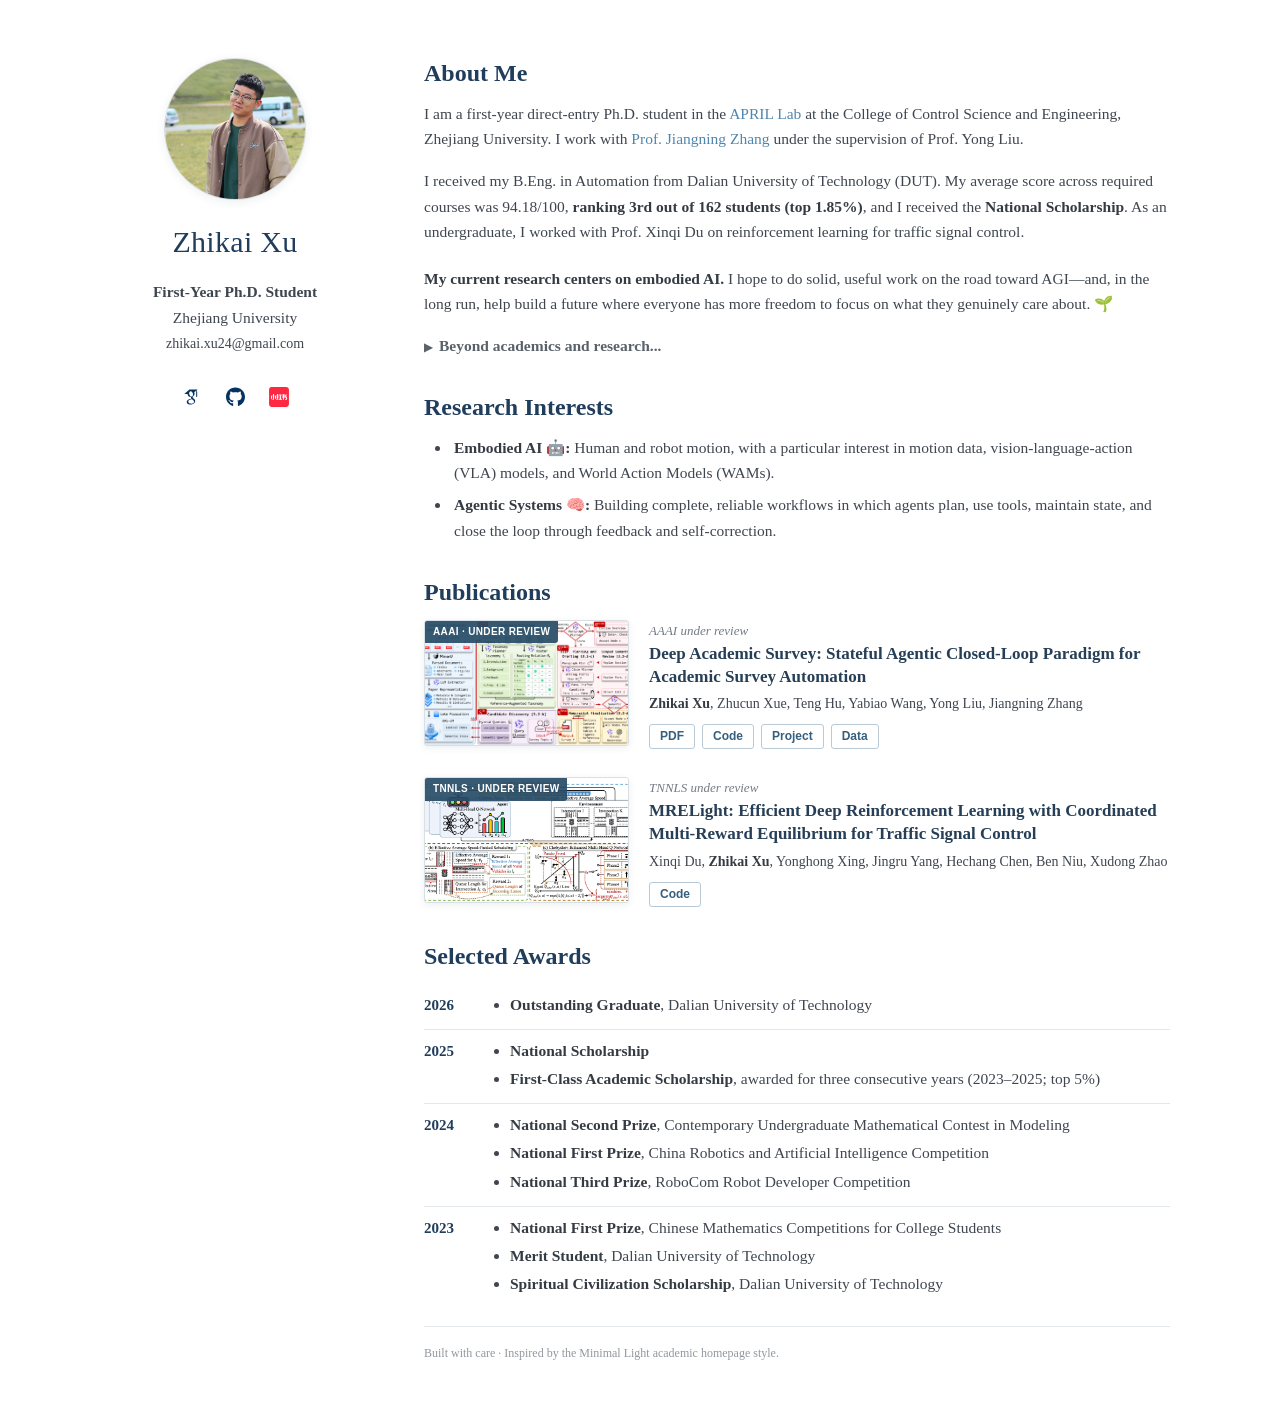
==== index.html @ c8c52417 "Move google-site-verification meta tag in index.html" ====
<!doctype html>
<html lang="en">
  <head>
    <meta charset="utf-8" />
    <meta name="google-site-verification" content="ff-lMdnr1boXoENZf6rJ6O1V5q2bJymgZOdeZO4aA9Y" />
    <meta name="viewport" content="width=device-width, initial-scale=1" />
    <meta name="description" content="Zhikai Xu is a Ph.D. student at Zhejiang University working on embodied AI and agentic systems." />
    <meta name="author" content="Zhikai Xu" />
    <meta name="theme-color" content="#ffffff" />
    <link rel="canonical" href="https://zhikaixu24.github.io/" />
    <link rel="icon" href="assets/images/favicon.jpg" type="image/jpeg" />
    <link rel="stylesheet" href="assets/home.css?v=20260903" />
    <title>Zhikai Xu | Zhejiang University</title>
  </head>
  <body>
    <div class="page-shell">
      <aside class="profile" aria-label="Profile">
        <img class="avatar" src="assets/images/zhikai-xu.jpg" alt="Portrait of Zhikai Xu" />

        <h1 class="name-switcher" aria-label="Zhikai Xu, 徐志凯">
          <span class="name name-en is-visible" lang="en">Zhikai Xu</span>
          <span class="name name-zh" lang="zh-CN">徐志凯</span>
        </h1>

        <p class="role">First-Year Ph.D. Student</p>
        <p class="affiliation">Zhejiang University</p>
        <a class="email" href="mailto:zhikai.xu24@gmail.com">zhikai.xu24@gmail.com</a>

        <nav class="social-links" aria-label="Profile links">
          <a href="https://scholar.google.com/citations?hl=zh-CN&amp;user=pOM4Xt8AAAAJ" target="_blank" rel="noopener noreferrer" aria-label="Google Scholar" title="Google Scholar">
            <img class="social-icon" src="assets/images/google-scholar.svg" alt="" aria-hidden="true" />
          </a>
          <a href="https://github.com/ZhikaiXu24" target="_blank" rel="noopener noreferrer" aria-label="GitHub" title="GitHub">
            <span class="social-icon github-icon" aria-hidden="true"></span>
          </a>
          <a href="https://www.xiaohongshu.com/user/profile/6311db1d0000000012000500" target="_blank" rel="noopener noreferrer" aria-label="Xiaohongshu" title="Xiaohongshu">
            <img class="rednote-icon" src="assets/images/rednote-xiaohongshu.svg" alt="" aria-hidden="true" />
          </a>
        </nav>
      </aside>

      <main>
        <section aria-labelledby="about-heading">
          <h2 id="about-heading">About Me</h2>
          <p>
            I am a first-year direct-entry Ph.D. student in the
            <a href="https://april.zju.edu.cn/our-team/" target="_blank" rel="noopener noreferrer">APRIL Lab</a>
            at the College of Control Science and Engineering, Zhejiang University. I work with
            <a href="https://zhangzjn.github.io/" target="_blank" rel="noopener noreferrer">Prof. Jiangning Zhang</a>
            under the supervision of Prof. Yong Liu.
          </p>
          <p>
            I received my B.Eng. in Automation from Dalian University of Technology (DUT). My average score across required courses was 94.18/100,
            <strong>ranking 3rd out of 162 students (top 1.85%)</strong>, and I received the
            <strong>National Scholarship</strong>. As an undergraduate, I worked with Prof. Xinqi Du on reinforcement learning for traffic signal control.
          </p>
          <p class="research-statement">
            <strong>My current research centers on embodied AI.</strong> I hope to do solid, useful work on the road toward AGI—and, in the long run, help build a future where everyone has more freedom to focus on what they genuinely care about. 🌱
          </p>

          <details class="beyond">
            <summary>Beyond academics and research...</summary>
            <div class="beyond-content">
              <p>
                My MBTI is ENTJ-A. I am outgoing, always happy to meet new people, and fond of following the occasional wildly imaginative idea just to see where it leads. Outside the lab, I enjoy working out, running, and playing table tennis and badminton. I have also just started learning tennis—complete beginner here, so I am always up for a game!
              </p>
              <p>
                I love traveling, especially when the destination involves mountains, lakes, or open landscapes rather than another busy city. I also spend a perhaps unreasonable amount of time exploring and tinkering with good food. 🏃‍♂️🎾🏔️🍜
              </p>
            </div>
          </details>
        </section>

        <section aria-labelledby="interests-heading">
          <h2 id="interests-heading">Research Interests</h2>
          <ul class="interest-list">
            <li>
              <strong><a href="https://github.com/derikon/awesome-human-motion" target="_blank" rel="noopener noreferrer">Embodied AI</a> 🤖:</strong>
              Human and robot motion, with a particular interest in motion data, vision-language-action (VLA) models, and World Action Models (WAMs).
            </li>
            <li>
              <strong>Agentic Systems 🧠:</strong>
              Building complete, reliable workflows in which agents plan, use tools, maintain state, and close the loop through feedback and self-correction.
            </li>
          </ul>
        </section>

        <section aria-labelledby="publications-heading">
          <h2 id="publications-heading">Publications</h2>

          <article class="publication">
            <a class="paper-preview" href="https://zhikaixu24.github.io/projects/DAS/" target="_blank" rel="noopener noreferrer" aria-label="Open the DAS project page">
              <span class="venue-badge">AAAI · Under Review</span>
              <img src="assets/images/das.png" alt="Overview of the Deep Academic Survey framework" loading="lazy" />
            </a>
            <div class="paper-content">
              <p class="paper-status">AAAI under review</p>
              <h3><a href="https://arxiv.org/abs/2608.18034" target="_blank" rel="noopener noreferrer">Deep Academic Survey: Stateful Agentic Closed-Loop Paradigm for Academic Survey Automation</a></h3>
              <p class="authors">
                <strong>Zhikai Xu</strong>, Zhucun Xue, Teng Hu, Yabiao Wang, Yong Liu, Jiangning Zhang
              </p>
              <div class="paper-links" aria-label="Deep Academic Survey resources">
                <a href="https://arxiv.org/abs/2608.18034" target="_blank" rel="noopener noreferrer">PDF</a>
                <a href="https://github.com/ZhikaiXu24/DAS" target="_blank" rel="noopener noreferrer">Code</a>
                <a href="https://zhikaixu24.github.io/projects/DAS/" target="_blank" rel="noopener noreferrer">Project</a>
                <a href="https://huggingface.co/datasets/ZhikaiXu24/DAS-2M" target="_blank" rel="noopener noreferrer">Data</a>
              </div>
            </div>
          </article>

          <article class="publication">
            <a class="paper-preview" href="https://github.com/ZhikaiXu24/MRELight" target="_blank" rel="noopener noreferrer" aria-label="Open the MRELight code repository">
              <span class="venue-badge">TNNLS · Under Review</span>
              <img src="assets/images/tnnls.png" alt="Overview of the MRELight framework" loading="lazy" />
            </a>
            <div class="paper-content">
              <p class="paper-status">TNNLS under review</p>
              <h3>MRELight: Efficient Deep Reinforcement Learning with Coordinated Multi-Reward Equilibrium for Traffic Signal Control</h3>
              <p class="authors">
                Xinqi Du, <strong>Zhikai Xu</strong>, Yonghong Xing, Jingru Yang, Hechang Chen, Ben Niu, Xudong Zhao
              </p>
              <div class="paper-links" aria-label="MRELight resources">
                <a href="https://github.com/ZhikaiXu24/MRELight" target="_blank" rel="noopener noreferrer">Code</a>
              </div>
            </div>
          </article>
        </section>

        <section aria-labelledby="awards-heading">
          <h2 id="awards-heading">Selected Awards</h2>

          <div class="award-year">
            <h3>2026</h3>
            <ul>
              <li><strong>Outstanding Graduate</strong>, Dalian University of Technology</li>
            </ul>
          </div>

          <div class="award-year">
            <h3>2025</h3>
            <ul>
              <li><strong>National Scholarship</strong></li>
              <li><strong>First-Class Academic Scholarship</strong>, awarded for three consecutive years (2023–2025; top 5%)</li>
            </ul>
          </div>

          <div class="award-year">
            <h3>2024</h3>
            <ul>
              <li><strong>National Second Prize</strong>, Contemporary Undergraduate Mathematical Contest in Modeling</li>
              <li><strong>National First Prize</strong>, China Robotics and Artificial Intelligence Competition</li>
              <li><strong>National Third Prize</strong>, RoboCom Robot Developer Competition</li>
            </ul>
          </div>

          <div class="award-year">
            <h3>2023</h3>
            <ul>
              <li><strong>National First Prize</strong>, Chinese Mathematics Competitions for College Students</li>
              <li><strong>Merit Student</strong>, Dalian University of Technology</li>
              <li><strong>Spiritual Civilization Scholarship</strong>, Dalian University of Technology</li>
            </ul>
          </div>
        </section>

        <footer>
          <p>Built with care · Inspired by the Minimal Light academic homepage style.</p>
        </footer>
      </main>
    </div>

    <script src="assets/home.js"></script>
  </body>
</html>
---- assets/home.css ----
:root {
  --ink: #3f4650;
  --heading: #203d5c;
  --link: #4f86ad;
  --link-hover: #2e658e;
  --muted: #737b84;
  --line: #e2e7eb;
  --soft: #f7f9fa;
  --badge: #345d7d;
  --paper-width: 1060px;
}

* {
  box-sizing: border-box;
}

html {
  scroll-behavior: smooth;
}

body {
  margin: 0;
  background: #fff;
  color: var(--ink);
  font-family: Georgia, "Times New Roman", "Noto Serif", "Noto Serif SC", serif;
  font-size: 15.5px;
  line-height: 1.62;
  -webkit-font-smoothing: antialiased;
}

a {
  color: var(--link);
  text-decoration: none;
  transition: color 160ms ease;
}

a:hover,
a:focus-visible {
  color: var(--link-hover);
  text-decoration: underline;
  text-underline-offset: 0.18em;
}

a:focus-visible,
summary:focus-visible {
  outline: 2px solid #8ab5d3;
  outline-offset: 3px;
  border-radius: 2px;
}

.page-shell {
  display: grid;
  grid-template-columns: 250px minmax(0, 1fr);
  gap: 64px;
  width: min(var(--paper-width), calc(100% - 56px));
  margin: 0 auto;
  padding: 58px 0 42px;
}

.profile {
  position: sticky;
  top: 52px;
  align-self: start;
  text-align: center;
}

.avatar {
  display: block;
  width: 142px;
  height: 142px;
  margin: 0 auto 18px;
  border-radius: 50%;
  border: 1px solid #d8dde1;
  object-fit: cover;
  object-position: 54% 28%;
  box-shadow: 0 2px 10px rgba(31, 51, 69, 0.08);
}

.name-switcher {
  position: relative;
  height: 48px;
  margin: 0 0 13px;
  color: var(--heading);
  font-size: 30px;
  font-weight: 500;
  line-height: 48px;
  letter-spacing: 0.01em;
}

.name {
  position: absolute;
  inset: 0;
  opacity: 0;
  transform: translateY(5px);
  transition: opacity 500ms ease, transform 500ms ease;
}

.name.is-visible {
  opacity: 1;
  transform: translateY(0);
}

.role,
.affiliation {
  margin: 0;
  font-weight: 600;
}

.affiliation {
  margin-top: 1px;
  font-weight: 400;
}

.email {
  display: inline-block;
  margin-top: 2px;
  color: var(--ink);
  font-size: 14px;
}

.social-links {
  display: flex;
  align-items: center;
  justify-content: center;
  gap: 6px;
  margin-top: 22px;
}

.social-links a {
  display: grid;
  width: 38px;
  height: 38px;
  place-items: center;
  color: #043361;
  border-radius: 50%;
  font-size: 19px;
  line-height: 38px;
}

.social-links .social-icon,
.social-links .rednote-icon {
  display: block;
  width: 20px;
  height: 20px;
}

.social-links .github-icon {
  background: #043361;
  -webkit-mask: url("images/github.svg") center / contain no-repeat;
  mask: url("images/github.svg") center / contain no-repeat;
}

.social-links a:hover {
  text-decoration: none;
  transform: translateY(-1px);
}

main {
  min-width: 0;
}

section {
  margin-bottom: 34px;
}

main > section:last-of-type {
  margin-bottom: 0;
}

h2 {
  margin: 0 0 12px;
  color: var(--heading);
  font-size: 24px;
  font-weight: 700;
  line-height: 1.3;
}

p {
  margin: 0 0 17px;
}

strong {
  color: #353b43;
  font-weight: 700;
}

.research-statement {
  margin-top: 22px;
}

.beyond {
  margin-top: 16px;
}

.beyond summary {
  width: fit-content;
  cursor: pointer;
  color: #59616a;
  font-weight: 600;
  list-style: none;
  user-select: none;
}

.beyond summary::-webkit-details-marker {
  display: none;
}

.beyond summary::before {
  display: inline-block;
  margin-right: 7px;
  content: "▶";
  font-size: 0.72em;
  transform-origin: 45% 50%;
  transition: transform 180ms ease;
}

.beyond[open] summary::before {
  transform: rotate(90deg);
}

.beyond-content {
  margin: 13px 0 0 18px;
  padding: 13px 18px 1px;
  border-left: 2px solid #dce7ee;
  background: linear-gradient(90deg, rgba(239, 246, 250, 0.72), transparent 78%);
}

.interest-list {
  margin: 0;
  padding-left: 27px;
}

.interest-list li {
  margin: 7px 0;
  padding-left: 3px;
}

.interest-list strong a {
  color: inherit;
}

.publication {
  display: grid;
  grid-template-columns: 205px minmax(0, 1fr);
  gap: 20px;
  align-items: start;
  margin: 0 0 28px;
}

.paper-preview {
  position: relative;
  display: block;
  height: 126px;
  overflow: hidden;
  border: 1px solid #d9e0e5;
  border-radius: 3px;
  background: var(--soft);
  box-shadow: 0 2px 7px rgba(26, 45, 61, 0.08);
}

.paper-preview:hover {
  text-decoration: none;
}

.paper-preview img {
  width: 100%;
  height: 100%;
  object-fit: cover;
  object-position: center;
  transition: transform 220ms ease;
}

.paper-preview:hover img {
  transform: scale(1.015);
}

.venue-badge {
  position: absolute;
  z-index: 1;
  top: 0;
  left: 0;
  padding: 3px 8px;
  border-radius: 0 0 3px 0;
  color: #fff;
  background: rgba(40, 76, 104, 0.92);
  font-family: -apple-system, BlinkMacSystemFont, "Segoe UI", sans-serif;
  font-size: 10px;
  font-weight: 700;
  letter-spacing: 0.035em;
  text-transform: uppercase;
}

.paper-status {
  margin: 0 0 2px;
  color: var(--muted);
  font-size: 13px;
  font-style: italic;
}

.paper-content h3 {
  margin: 0 0 6px;
  color: #273f56;
  font-size: 17px;
  line-height: 1.34;
}

.paper-content h3 a {
  color: inherit;
}

.authors {
  margin: 0 0 9px;
  font-size: 14px;
  line-height: 1.48;
}

.paper-links {
  display: flex;
  flex-wrap: wrap;
  gap: 7px;
}

.paper-links a {
  display: inline-block;
  min-width: 45px;
  padding: 3px 10px 4px;
  border: 1px solid #b9c9d5;
  border-radius: 3px;
  color: #365f7d;
  background: #fff;
  font-family: -apple-system, BlinkMacSystemFont, "Segoe UI", sans-serif;
  font-size: 12px;
  font-weight: 600;
  line-height: 1.35;
  text-align: center;
}

.paper-links a:hover {
  border-color: #86a8bf;
  background: #f2f7fa;
  text-decoration: none;
}

.award-year {
  display: grid;
  grid-template-columns: 52px minmax(0, 1fr);
  gap: 14px;
  padding: 8px 0 9px;
  border-top: 1px solid var(--line);
}

.award-year:first-of-type {
  border-top: 0;
}

.award-year h3 {
  margin: 1px 0 0;
  color: var(--heading);
  font-size: 15px;
}

.award-year ul {
  margin: 0;
  padding-left: 20px;
}

.award-year li {
  margin-bottom: 3px;
}

footer {
  margin-top: 18px;
  padding-top: 17px;
  border-top: 1px solid var(--line);
  color: #92989e;
  font-size: 12px;
}

@media (max-width: 820px) {
  .page-shell {
    grid-template-columns: 1fr;
    gap: 36px;
    width: min(680px, calc(100% - 38px));
    padding-top: 34px;
  }

  .profile {
    position: static;
  }

  .publication {
    grid-template-columns: 180px minmax(0, 1fr);
    gap: 16px;
  }

  .paper-preview {
    height: 112px;
  }
}

@media (max-width: 560px) {
  body {
    font-size: 15px;
  }

  .page-shell {
    width: min(100% - 30px, 560px);
    padding-top: 27px;
  }

  .avatar {
    width: 132px;
    height: 132px;
  }

  h2 {
    font-size: 22px;
  }

  .publication {
    grid-template-columns: 1fr;
    gap: 13px;
  }

  .paper-preview {
    width: min(100%, 360px);
    height: 188px;
  }

  .award-year {
    grid-template-columns: 1fr;
    gap: 2px;
  }

  .award-year h3 {
    margin-left: 1px;
  }
}

@media (prefers-reduced-motion: reduce) {
  html {
    scroll-behavior: auto;
  }

  *,
  *::before,
  *::after {
    transition-duration: 0.01ms !important;
  }
}
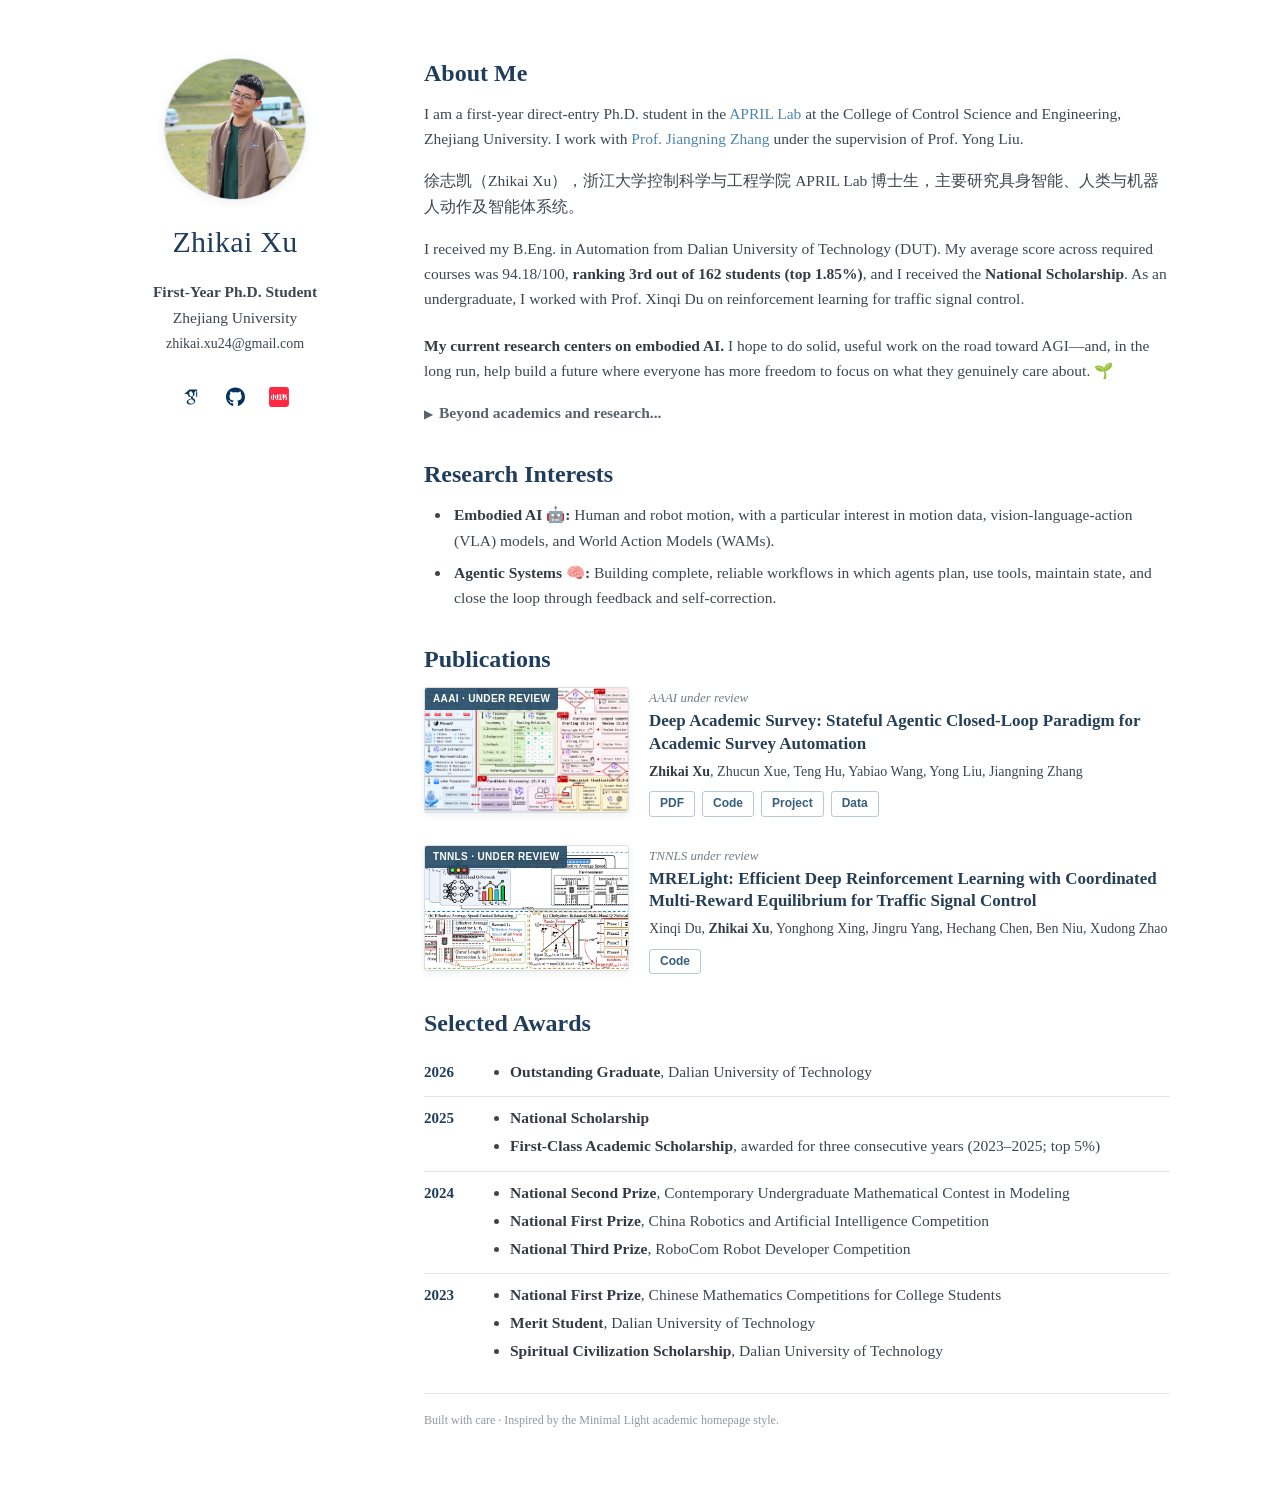
==== commit ae67219b: "Optimize academic homepage SEO for Chinese and English name searches" ====
--- a/index.html
+++ b/index.html
@@ -4,13 +4,46 @@
     <meta charset="utf-8" />
     <meta name="google-site-verification" content="ff-lMdnr1boXoENZf6rJ6O1V5q2bJymgZOdeZO4aA9Y" />
     <meta name="viewport" content="width=device-width, initial-scale=1" />
-    <meta name="description" content="Zhikai Xu is a Ph.D. student at Zhejiang University working on embodied AI and agentic systems." />
+    <meta name="description" content="徐志凯（Zhikai Xu），浙江大学控制科学与工程学院 APRIL Lab 博士生，研究方向包括具身智能（Embodied AI）、人类与机器人动作及智能体系统（Agentic Systems）。" />
     <meta name="author" content="Zhikai Xu" />
     <meta name="theme-color" content="#ffffff" />
     <link rel="canonical" href="https://zhikaixu24.github.io/" />
+    <meta property="og:type" content="profile" />
+    <meta property="og:title" content="徐志凯 (Zhikai Xu) | 浙江大学 Zhejiang University" />
+    <meta property="og:description" content="徐志凯（Zhikai Xu），浙江大学控制科学与工程学院 APRIL Lab 博士生，研究方向包括具身智能（Embodied AI）、人类与机器人动作及智能体系统（Agentic Systems）。" />
+    <meta property="og:url" content="https://zhikaixu24.github.io/" />
+    <meta property="og:image" content="https://zhikaixu24.github.io/assets/images/zhikai-xu.jpg" />
+    <meta property="og:image:alt" content="Portrait of Zhikai Xu" />
     <link rel="icon" href="assets/images/favicon.jpg" type="image/jpeg" />
     <link rel="stylesheet" href="assets/home.css?v=20260903" />
-    <title>Zhikai Xu | Zhejiang University</title>
+    <title>徐志凯 (Zhikai Xu) | 浙江大学 Zhejiang University</title>
+    <script type="application/ld+json">
+      {
+        "@context": "https://schema.org",
+        "@type": "ProfilePage",
+        "@id": "https://zhikaixu24.github.io/#profile",
+        "url": "https://zhikaixu24.github.io/",
+        "mainEntity": {
+          "@type": "Person",
+          "@id": "https://zhikaixu24.github.io/#person",
+          "name": "Zhikai Xu",
+          "alternateName": ["徐志凯", "Xu Zhikai"],
+          "url": "https://zhikaixu24.github.io/",
+          "description": "Ph.D. student in the APRIL Lab at the College of Control Science and Engineering, Zhejiang University.",
+          "image": "https://zhikaixu24.github.io/assets/images/zhikai-xu.jpg",
+          "affiliation": {
+            "@type": "CollegeOrUniversity",
+            "name": "Zhejiang University",
+            "alternateName": "浙江大学"
+          },
+          "knowsAbout": ["Embodied AI", "Agentic Systems", "Human and Robot Motion"],
+          "sameAs": [
+            "https://github.com/ZhikaiXu24",
+            "https://scholar.google.com/citations?user=pOM4Xt8AAAAJ"
+          ]
+        }
+      }
+    </script>
   </head>
   <body>
     <div class="page-shell">
@@ -49,6 +82,9 @@
             <a href="https://zhangzjn.github.io/" target="_blank" rel="noopener noreferrer">Prof. Jiangning Zhang</a>
             under the supervision of Prof. Yong Liu.
           </p>
+          <p lang="zh-CN">
+            徐志凯（Zhikai Xu），浙江大学控制科学与工程学院 APRIL Lab 博士生，主要研究具身智能、人类与机器人动作及智能体系统。
+          </p>
           <p>
             I received my B.Eng. in Automation from Dalian University of Technology (DUT). My average score across required courses was 94.18/100,
             <strong>ranking 3rd out of 162 students (top 1.85%)</strong>, and I received the
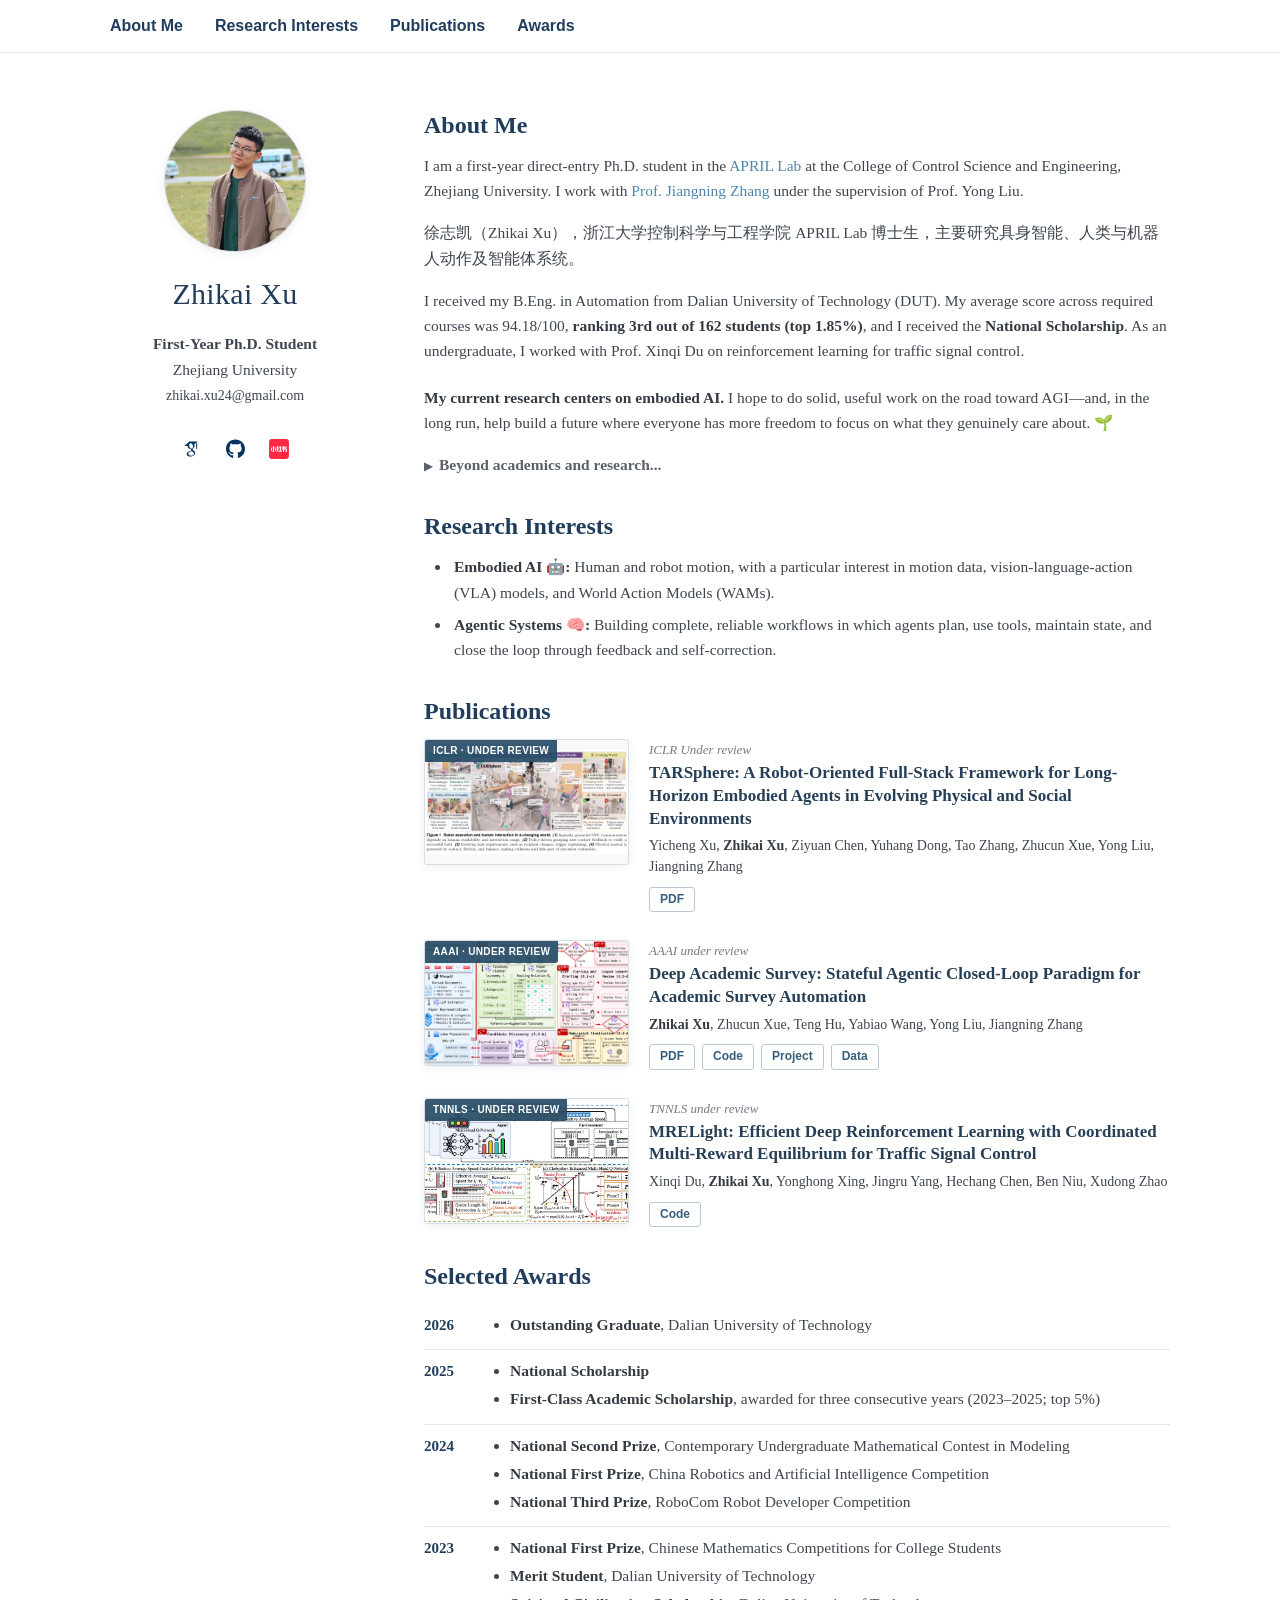
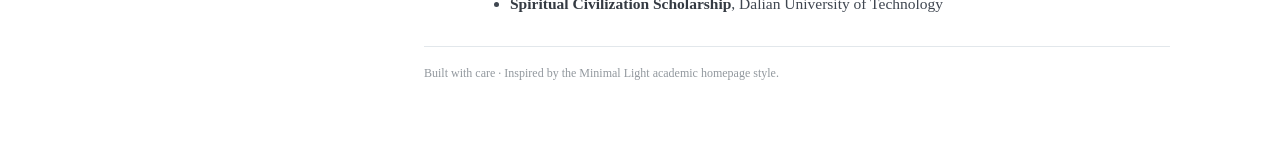
==== commit 30f7d161: "Feature TARSphere and add sticky section navigation" ====
--- a/index.html
+++ b/index.html
@@ -15,7 +15,7 @@
     <meta property="og:image" content="https://zhikaixu24.github.io/assets/images/zhikai-xu.jpg" />
     <meta property="og:image:alt" content="Portrait of Zhikai Xu" />
     <link rel="icon" href="assets/images/favicon.jpg" type="image/jpeg" />
-    <link rel="stylesheet" href="assets/home.css?v=20260903" />
+    <link rel="stylesheet" href="assets/home.css?v=20261123" />
     <title>徐志凯 (Zhikai Xu) | 浙江大学 Zhejiang University</title>
     <script type="application/ld+json">
       {
@@ -46,6 +46,14 @@
     </script>
   </head>
   <body>
+    <nav class="section-nav" aria-label="Page sections">
+      <div class="section-nav-inner">
+        <a href="#about-heading">About Me</a>
+        <a href="#interests-heading">Research Interests</a>
+        <a href="#publications-heading">Publications</a>
+        <a href="#awards-heading">Awards</a>
+      </div>
+    </nav>
     <div class="page-shell">
       <aside class="profile" aria-label="Profile">
         <img class="avatar" src="assets/images/zhikai-xu.jpg" alt="Portrait of Zhikai Xu" />
@@ -125,6 +133,21 @@
           <h2 id="publications-heading">Publications</h2>
 
           <article class="publication">
+            <a class="paper-preview tarsphere-preview" href="https://arxiv.org/abs/2610.30043" target="_blank" rel="noopener noreferrer" aria-label="Read TARSphere on arXiv">
+              <span class="venue-badge">ICLR · Under Review</span>
+              <img src="assets/images/tarsphere.png" alt="A robot executes a task while interacting with people in a changing indoor scene" loading="lazy" />
+            </a>
+            <div class="paper-content">
+              <p class="paper-status">ICLR Under review</p>
+              <h3><a href="https://arxiv.org/abs/2610.30043" target="_blank" rel="noopener noreferrer">TARSphere: A Robot-Oriented Full-Stack Framework for Long-Horizon Embodied Agents in Evolving Physical and Social Environments</a></h3>
+              <p class="authors">Yicheng Xu, <strong>Zhikai Xu</strong>, Ziyuan Chen, Yuhang Dong, Tao Zhang, Zhucun Xue, Yong Liu, Jiangning Zhang</p>
+              <div class="paper-links" role="group" aria-label="TARSphere resources">
+                <a href="https://arxiv.org/pdf/2610.30043" target="_blank" rel="noopener noreferrer">PDF</a>
+              </div>
+            </div>
+          </article>
+
+          <article class="publication">
             <a class="paper-preview" href="https://zhikaixu24.github.io/projects/DAS/" target="_blank" rel="noopener noreferrer" aria-label="Open the DAS project page">
               <span class="venue-badge">AAAI · Under Review</span>
               <img src="assets/images/das.png" alt="Overview of the Deep Academic Survey framework" loading="lazy" />
@@ -135,7 +158,7 @@
               <p class="authors">
                 <strong>Zhikai Xu</strong>, Zhucun Xue, Teng Hu, Yabiao Wang, Yong Liu, Jiangning Zhang
               </p>
-              <div class="paper-links" aria-label="Deep Academic Survey resources">
+              <div class="paper-links" role="group" aria-label="Deep Academic Survey resources">
                 <a href="https://arxiv.org/abs/2608.18034" target="_blank" rel="noopener noreferrer">PDF</a>
                 <a href="https://github.com/ZhikaiXu24/DAS" target="_blank" rel="noopener noreferrer">Code</a>
                 <a href="https://zhikaixu24.github.io/projects/DAS/" target="_blank" rel="noopener noreferrer">Project</a>
@@ -155,7 +178,7 @@
               <p class="authors">
                 Xinqi Du, <strong>Zhikai Xu</strong>, Yonghong Xing, Jingru Yang, Hechang Chen, Ben Niu, Xudong Zhao
               </p>
-              <div class="paper-links" aria-label="MRELight resources">
+              <div class="paper-links" role="group" aria-label="MRELight resources">
                 <a href="https://github.com/ZhikaiXu24/MRELight" target="_blank" rel="noopener noreferrer">Code</a>
               </div>
             </div>
--- a/assets/home.css
+++ b/assets/home.css
@@ -8,6 +8,7 @@
   --soft: #f7f9fa;
   --badge: #345d7d;
   --paper-width: 1060px;
+  --nav-height: 3.25rem;
 }
 
 * {
@@ -16,6 +17,32 @@
 
 html {
   scroll-behavior: smooth;
+  scroll-padding-top: calc(var(--nav-height) + 1rem);
+}
+
+.section-nav {
+  position: sticky;
+  top: 0;
+  z-index: 5;
+  background: #fff;
+  box-shadow: 0 1px var(--line);
+}
+
+.section-nav-inner {
+  width: min(var(--paper-width), calc(100% - 30px));
+  margin-inline: auto;
+  height: var(--nav-height);
+  display: flex;
+  align-items: center;
+  gap: clamp(12px, 3vw, 32px);
+  overflow-x: auto;
+  white-space: nowrap;
+  font: 600 clamp(13px, 2vw, 16px)/1.3 -apple-system, BlinkMacSystemFont, "Segoe UI", sans-serif;
+}
+
+.section-nav a {
+  padding-block: .7rem;
+  color: var(--heading);
 }
 
 body {
@@ -59,7 +86,7 @@
 
 .profile {
   position: sticky;
-  top: 52px;
+  top: calc(var(--nav-height) + 1rem);
   align-self: start;
   text-align: center;
 }
@@ -272,6 +299,10 @@
 
 .paper-preview:hover img {
   transform: scale(1.015);
+}
+
+.paper-preview.tarsphere-preview img {
+  object-fit: contain;
 }
 
 .venue-badge {
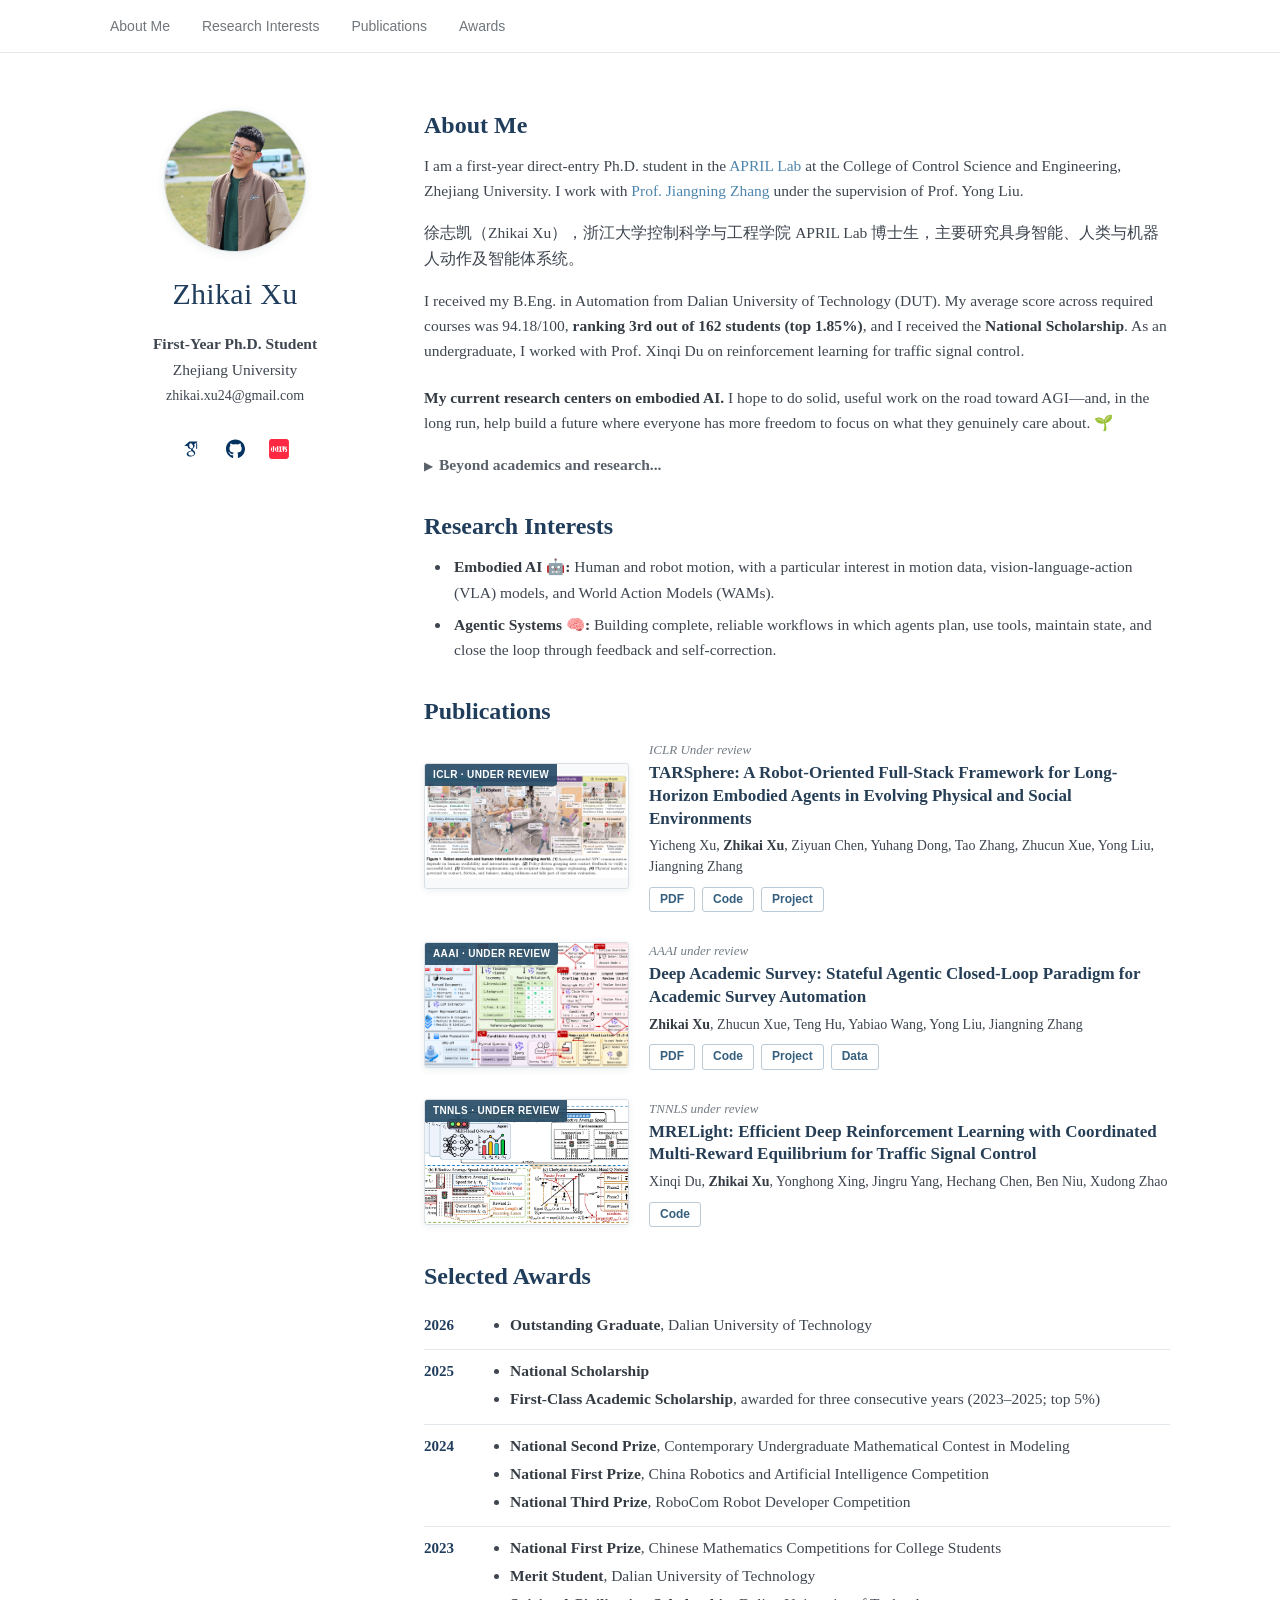
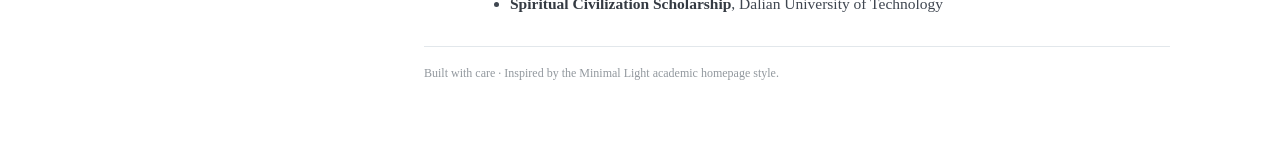
==== commit b7b1a64e: "Add TARSphere resources and refine homepage alignment" ====
--- a/index.html
+++ b/index.html
@@ -15,7 +15,7 @@
     <meta property="og:image" content="https://zhikaixu24.github.io/assets/images/zhikai-xu.jpg" />
     <meta property="og:image:alt" content="Portrait of Zhikai Xu" />
     <link rel="icon" href="assets/images/favicon.jpg" type="image/jpeg" />
-    <link rel="stylesheet" href="assets/home.css?v=20261123" />
+    <link rel="stylesheet" href="assets/home.css?v=20261123b" />
     <title>徐志凯 (Zhikai Xu) | 浙江大学 Zhejiang University</title>
     <script type="application/ld+json">
       {
@@ -143,6 +143,8 @@
               <p class="authors">Yicheng Xu, <strong>Zhikai Xu</strong>, Ziyuan Chen, Yuhang Dong, Tao Zhang, Zhucun Xue, Yong Liu, Jiangning Zhang</p>
               <div class="paper-links" role="group" aria-label="TARSphere resources">
                 <a href="https://arxiv.org/pdf/2610.30043" target="_blank" rel="noopener noreferrer">PDF</a>
+                <a href="https://github.com/xuyicheng-zju/TARSphere" target="_blank" rel="noopener noreferrer">Code</a>
+                <a href="https://xuyicheng-zju.github.io/TARSphere/" target="_blank" rel="noopener noreferrer">Project</a>
               </div>
             </div>
           </article>
--- a/assets/home.css
+++ b/assets/home.css
@@ -37,12 +37,12 @@
   gap: clamp(12px, 3vw, 32px);
   overflow-x: auto;
   white-space: nowrap;
-  font: 600 clamp(13px, 2vw, 16px)/1.3 -apple-system, BlinkMacSystemFont, "Segoe UI", sans-serif;
+  font: 500 clamp(0.8rem, 2vw, 0.875rem)/1.3 -apple-system, BlinkMacSystemFont, "Segoe UI", sans-serif;
 }
 
 .section-nav a {
   padding-block: .7rem;
-  color: var(--heading);
+  color: #70767b;
 }
 
 body {
@@ -270,7 +270,7 @@
   display: grid;
   grid-template-columns: 205px minmax(0, 1fr);
   gap: 20px;
-  align-items: start;
+  align-items: center;
   margin: 0 0 28px;
 }
 
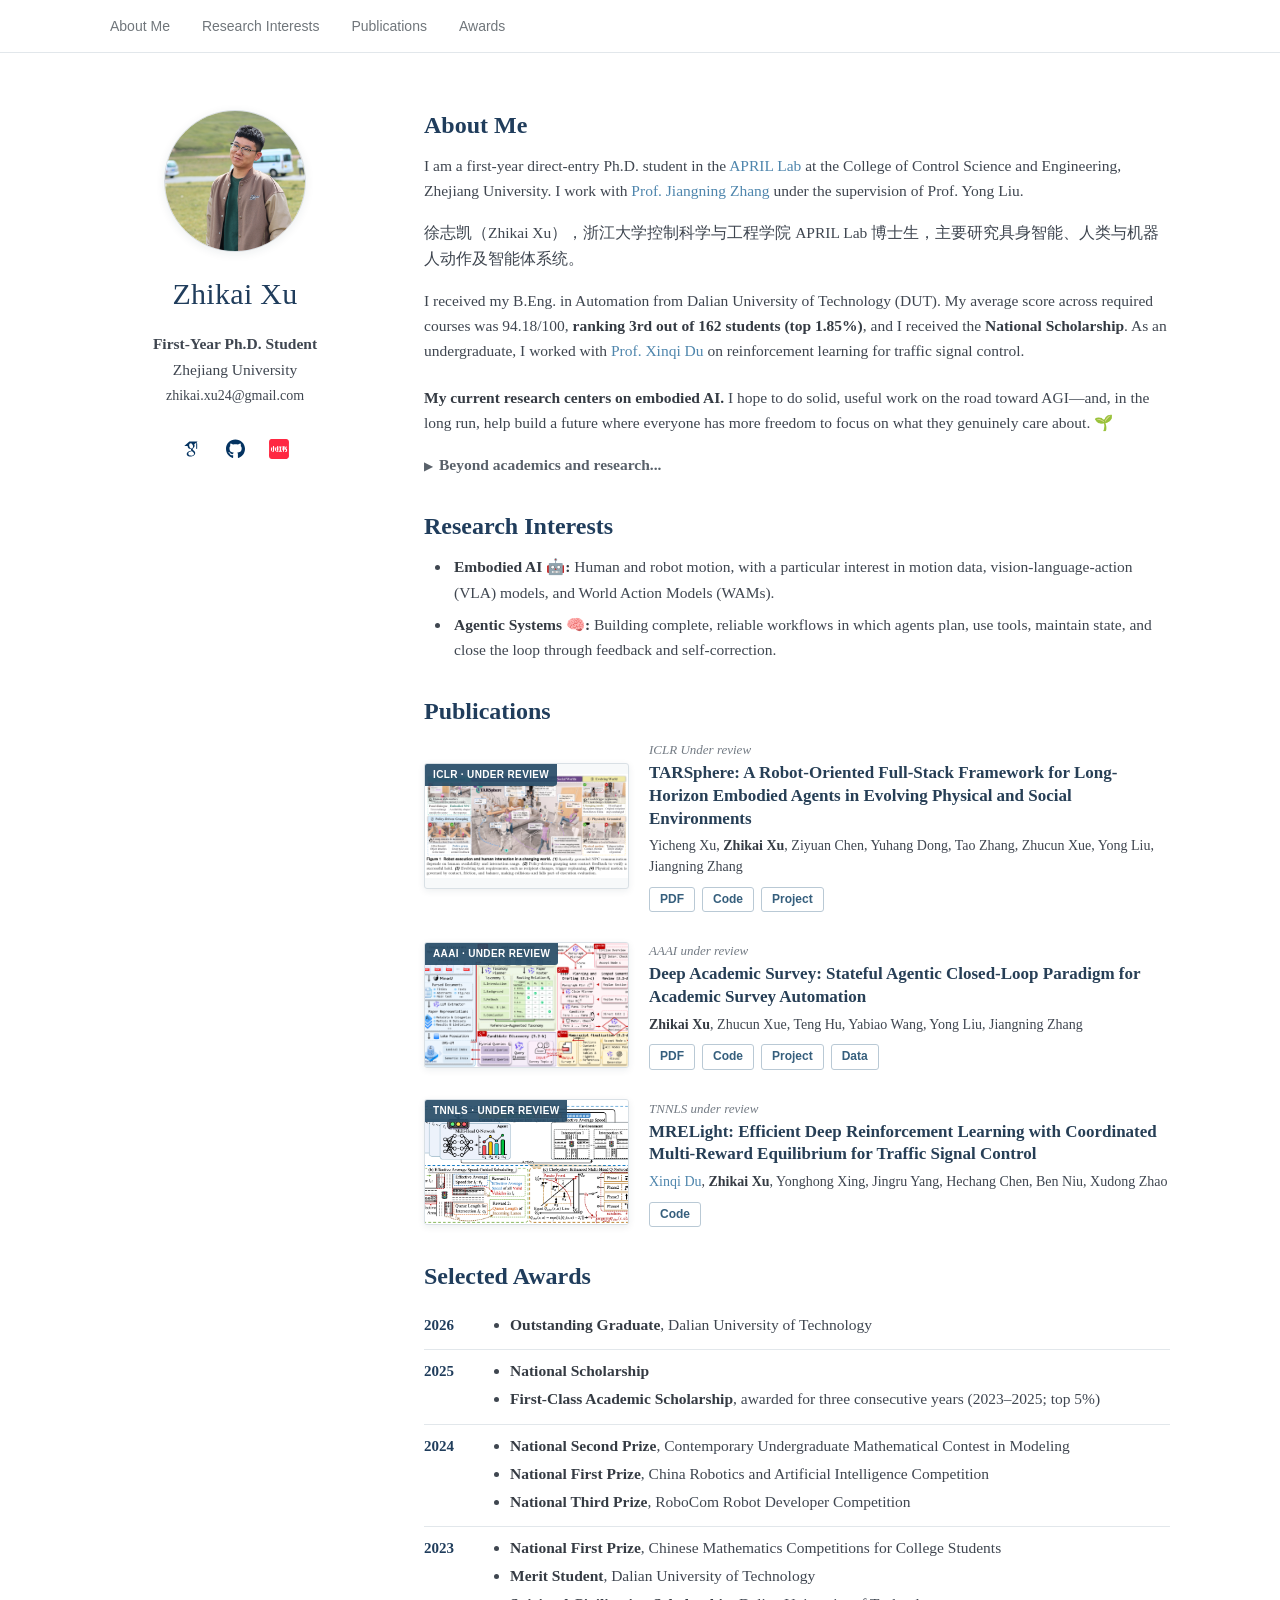
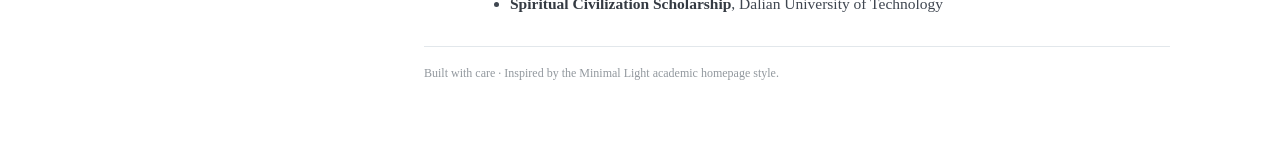
==== commit fade5882: "Link Xinqi Du to his Dalian University of Technology profile" ====
--- a/index.html
+++ b/index.html
@@ -96,7 +96,7 @@
           <p>
             I received my B.Eng. in Automation from Dalian University of Technology (DUT). My average score across required courses was 94.18/100,
             <strong>ranking 3rd out of 162 students (top 1.85%)</strong>, and I received the
-            <strong>National Scholarship</strong>. As an undergraduate, I worked with Prof. Xinqi Du on reinforcement learning for traffic signal control.
+            <strong>National Scholarship</strong>. As an undergraduate, I worked with <a href="https://faculty.dlut.edu.cn/duxinqi/zh_CN/index.htm" target="_blank" rel="noopener noreferrer">Prof. Xinqi Du</a> on reinforcement learning for traffic signal control.
           </p>
           <p class="research-statement">
             <strong>My current research centers on embodied AI.</strong> I hope to do solid, useful work on the road toward AGI—and, in the long run, help build a future where everyone has more freedom to focus on what they genuinely care about. 🌱
@@ -178,7 +178,7 @@
               <p class="paper-status">TNNLS under review</p>
               <h3>MRELight: Efficient Deep Reinforcement Learning with Coordinated Multi-Reward Equilibrium for Traffic Signal Control</h3>
               <p class="authors">
-                Xinqi Du, <strong>Zhikai Xu</strong>, Yonghong Xing, Jingru Yang, Hechang Chen, Ben Niu, Xudong Zhao
+                <a href="https://faculty.dlut.edu.cn/duxinqi/zh_CN/index.htm" target="_blank" rel="noopener noreferrer">Xinqi Du</a>, <strong>Zhikai Xu</strong>, Yonghong Xing, Jingru Yang, Hechang Chen, Ben Niu, Xudong Zhao
               </p>
               <div class="paper-links" role="group" aria-label="MRELight resources">
                 <a href="https://github.com/ZhikaiXu24/MRELight" target="_blank" rel="noopener noreferrer">Code</a>
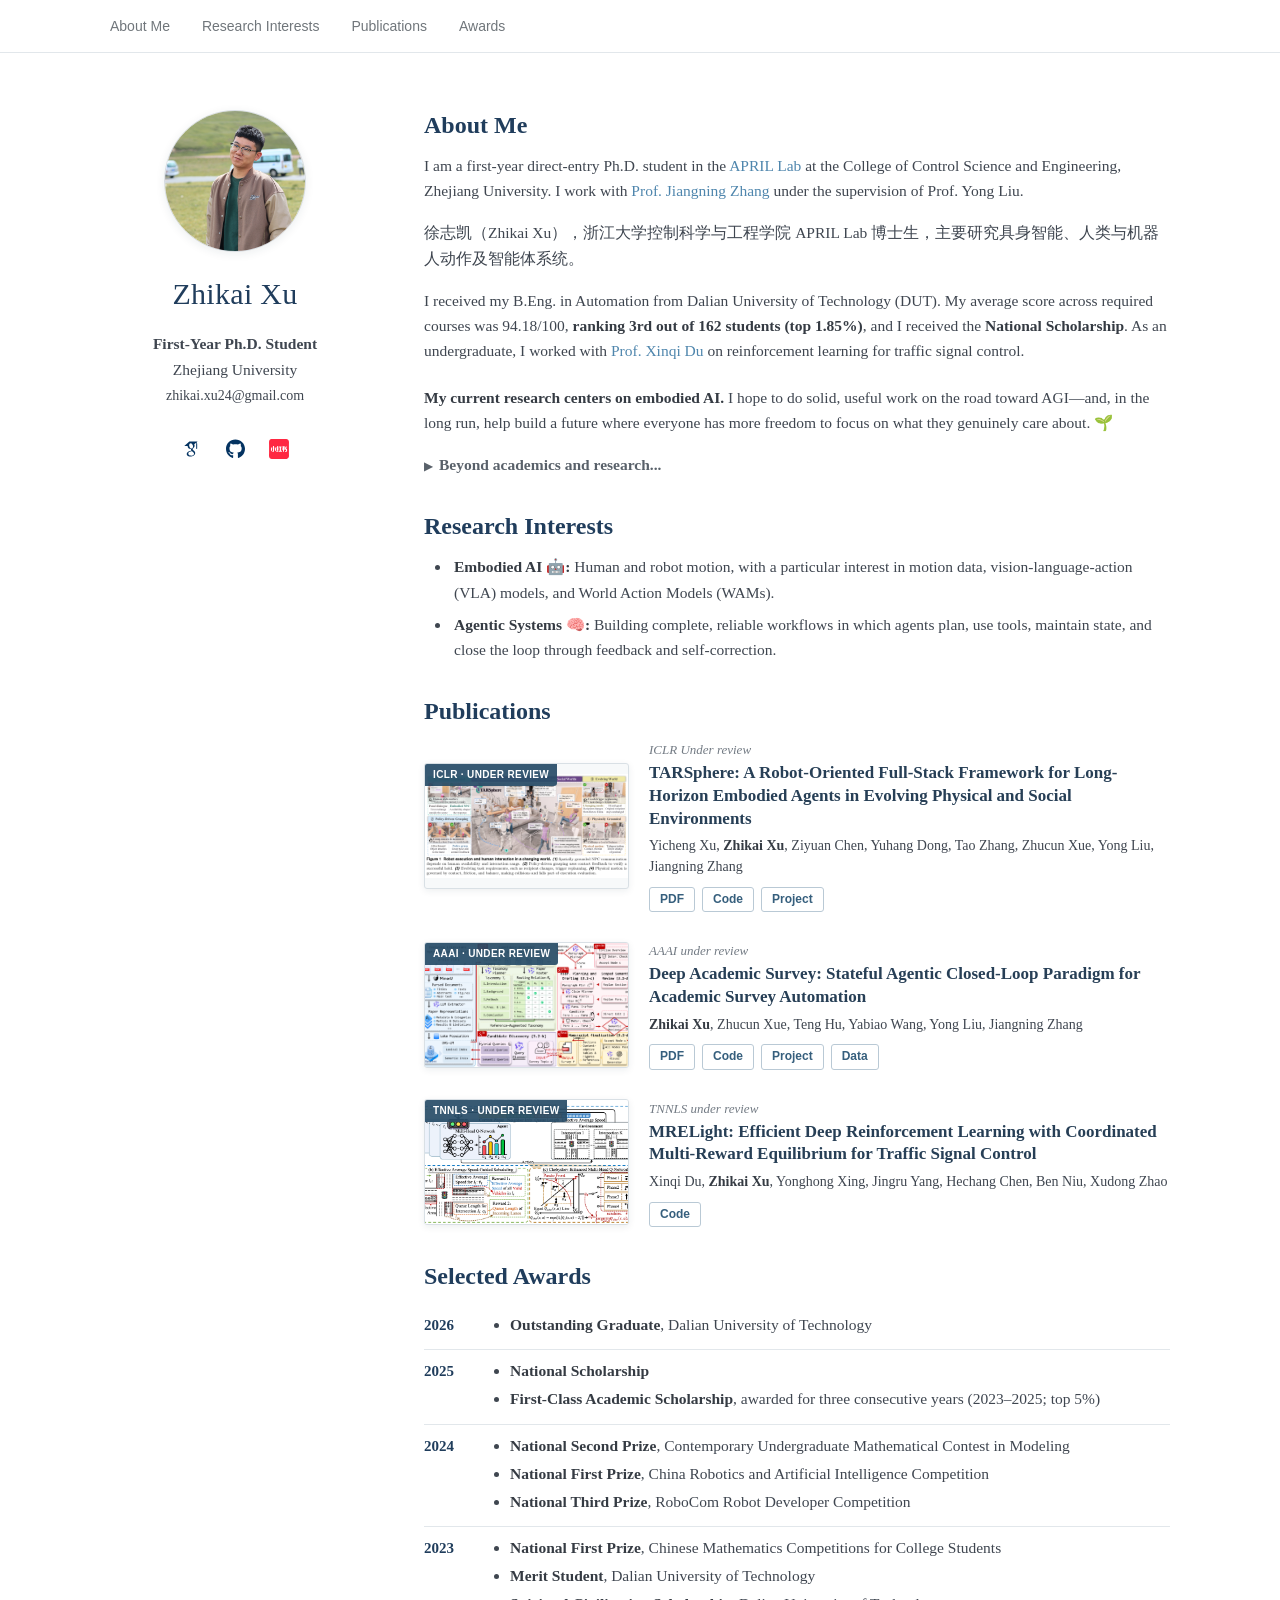
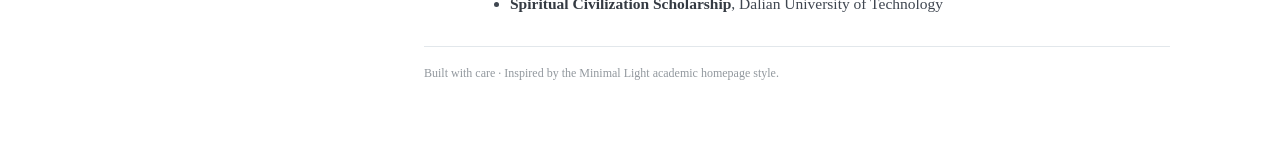
==== commit 9a6f3c1b: "Keep advisor profile link in the undergraduate biography only" ====
--- a/index.html
+++ b/index.html
@@ -178,7 +178,7 @@
               <p class="paper-status">TNNLS under review</p>
               <h3>MRELight: Efficient Deep Reinforcement Learning with Coordinated Multi-Reward Equilibrium for Traffic Signal Control</h3>
               <p class="authors">
-                <a href="https://faculty.dlut.edu.cn/duxinqi/zh_CN/index.htm" target="_blank" rel="noopener noreferrer">Xinqi Du</a>, <strong>Zhikai Xu</strong>, Yonghong Xing, Jingru Yang, Hechang Chen, Ben Niu, Xudong Zhao
+                Xinqi Du, <strong>Zhikai Xu</strong>, Yonghong Xing, Jingru Yang, Hechang Chen, Ben Niu, Xudong Zhao
               </p>
               <div class="paper-links" role="group" aria-label="MRELight resources">
                 <a href="https://github.com/ZhikaiXu24/MRELight" target="_blank" rel="noopener noreferrer">Code</a>
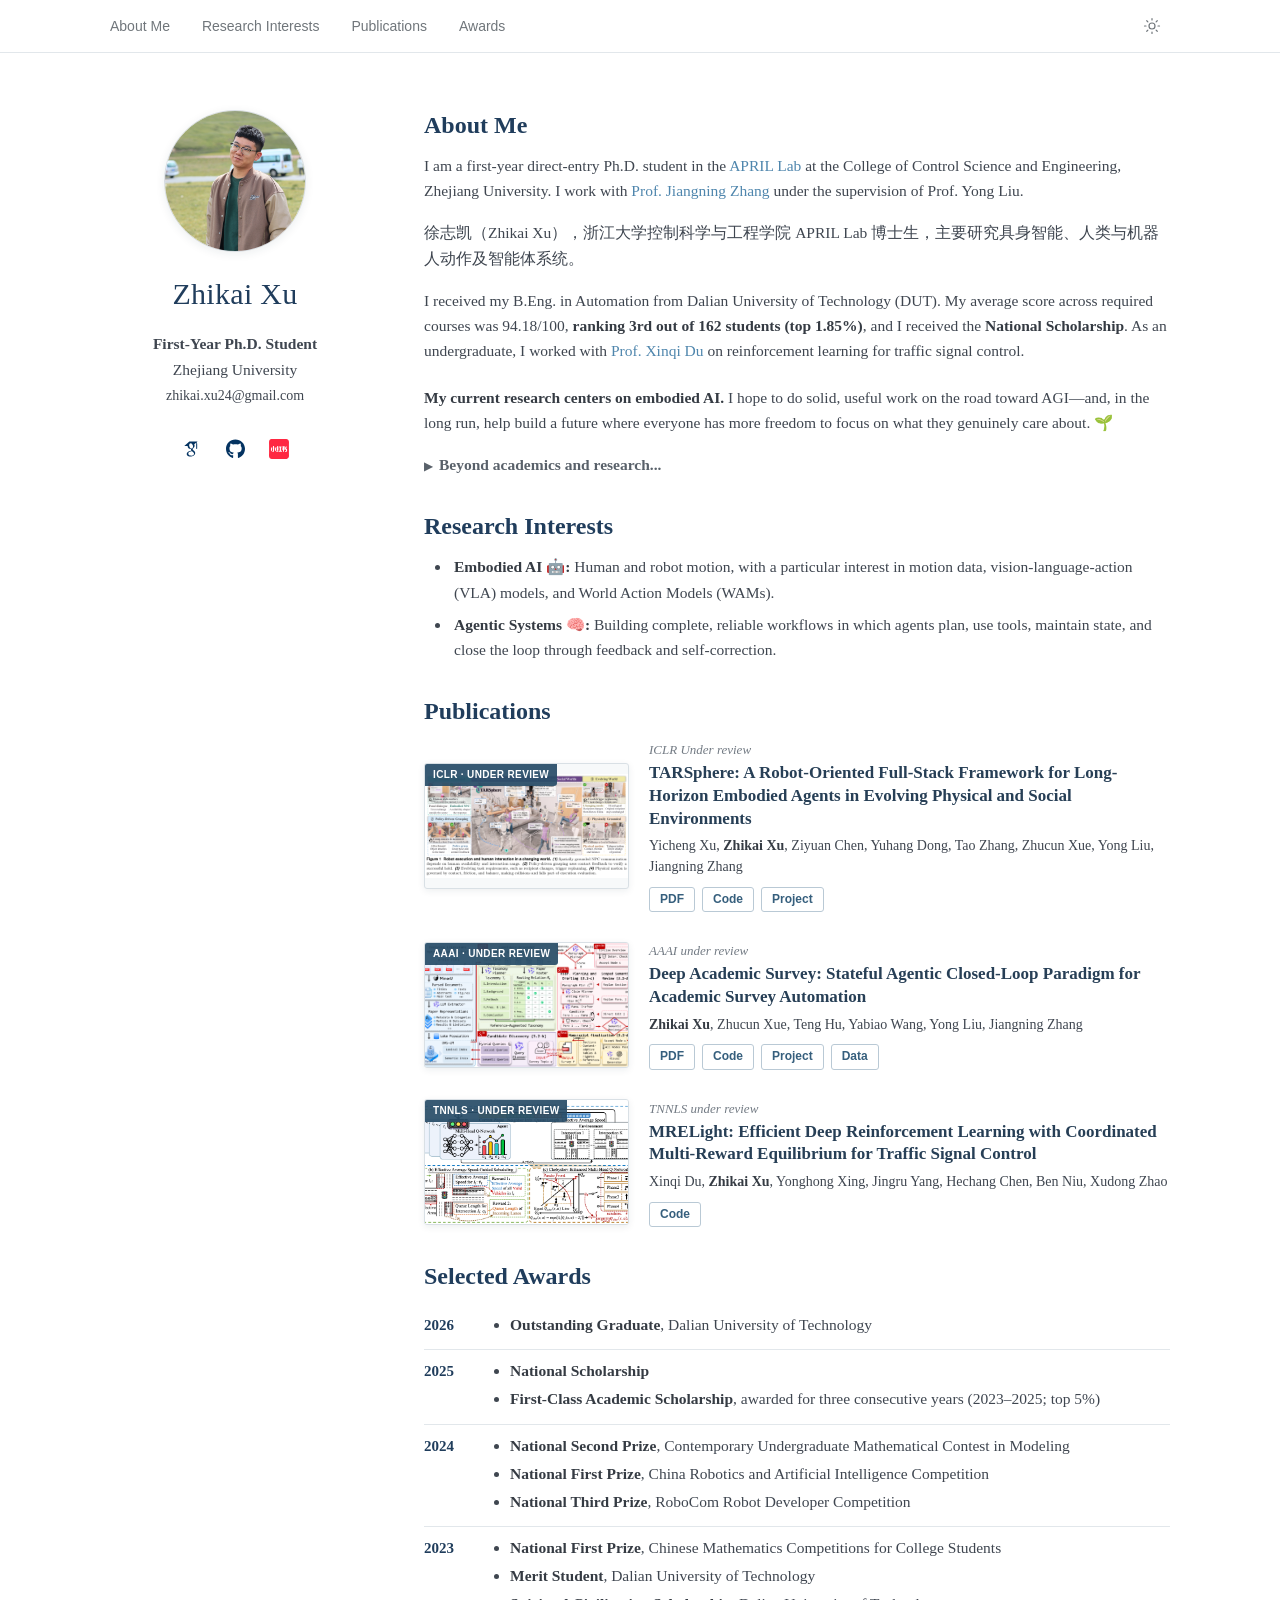
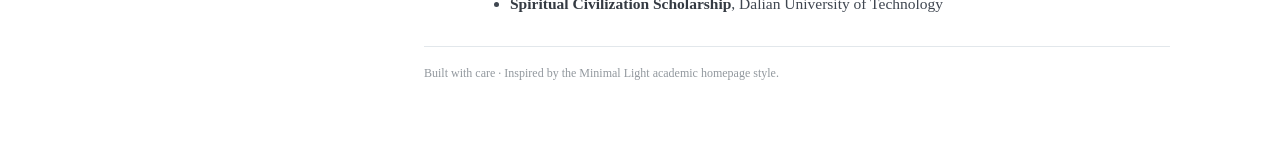
==== commit 0cc8a4fe: "Add a persistent sun and moon theme switch to the homepage" ====
--- a/index.html
+++ b/index.html
@@ -15,7 +15,12 @@
     <meta property="og:image" content="https://zhikaixu24.github.io/assets/images/zhikai-xu.jpg" />
     <meta property="og:image:alt" content="Portrait of Zhikai Xu" />
     <link rel="icon" href="assets/images/favicon.jpg" type="image/jpeg" />
-    <link rel="stylesheet" href="assets/home.css?v=20261123b" />
+    <script>
+      try {
+        if (localStorage.getItem("homepage-theme") === "dark") document.documentElement.dataset.theme = "dark";
+      } catch {}
+    </script>
+    <link rel="stylesheet" href="assets/home.css?v=theme1" />
     <title>徐志凯 (Zhikai Xu) | 浙江大学 Zhejiang University</title>
     <script type="application/ld+json">
       {
@@ -52,6 +57,12 @@
         <a href="#interests-heading">Research Interests</a>
         <a href="#publications-heading">Publications</a>
         <a href="#awards-heading">Awards</a>
+        <button class="theme-toggle" type="button" hidden aria-label="Dark mode" aria-pressed="false">
+          <svg viewBox="0 0 24 24" width="18" height="18" fill="none" stroke="currentColor" stroke-width="1.6" stroke-linecap="round" stroke-linejoin="round" aria-hidden="true">
+            <g class="sun"><circle cx="12" cy="12" r="4"/><path d="M12 2v2m0 16v2M2 12h2m16 0h2M5 5l1.5 1.5m11 11L19 19M5 19l1.5-1.5m11-11L19 5"/></g>
+            <path class="moon" d="M20.5 14A8.8 8.8 0 0 1 10 3.5 8.8 8.8 0 1 0 20.5 14Z"/>
+          </svg>
+        </button>
       </div>
     </nav>
     <div class="page-shell">
@@ -230,6 +241,6 @@
       </main>
     </div>
 
-    <script src="assets/home.js"></script>
+    <script src="assets/home.js?v=theme1"></script>
   </body>
 </html>
--- a/assets/home.css
+++ b/assets/home.css
@@ -13,6 +13,50 @@
 
 * {
   box-sizing: border-box;
+}
+
+:root[data-theme="dark"] {
+  color-scheme: dark;
+  --ink: #d6dce3;
+  --heading: #e5edf6;
+  --link: #99c5e4;
+  --link-hover: #c5e6ff;
+  --muted: #acb6c1;
+  --line: #3c4651;
+  --soft: #252c33;
+}
+[data-theme="dark"] :is(body, .section-nav) { background: #181c21; }
+[data-theme="dark"] :is(.section-nav a, footer, .beyond summary, .theme-toggle) { color: var(--muted); }
+[data-theme="dark"] :is(strong, .paper-content h3) { color: var(--heading); }
+[data-theme="dark"] .paper-links a { color: var(--link); background: var(--soft); border-color: #566373; }
+[data-theme="dark"] .paper-links a:hover { background: var(--line); }
+[data-theme="dark"] .beyond-content { background: var(--soft); border-color: var(--line); }
+[data-theme="dark"] .social-links .github-icon { background-color: var(--ink); }
+[data-theme="dark"] img.social-icon { filter: brightness(0) invert(.85); }
+
+.theme-toggle {
+  margin-inline-start: auto;
+  flex: 0 0 36px;
+  height: 40px;
+  padding: 0;
+  display: grid;
+  place-items: center;
+  background: transparent;
+  border: 0;
+  border-radius: 5px;
+  color: #70767b;
+  cursor: pointer;
+}
+.theme-toggle:hover { background: var(--soft); }
+.theme-toggle:focus-visible { outline: 2px solid var(--link); outline-offset: -2px; }
+.theme-toggle[hidden], .theme-toggle .moon, [data-theme="dark"] .theme-toggle .sun { display: none; }
+[data-theme="dark"] .theme-toggle .moon { display: inline; }
+@media (max-width: 400px) {
+  .section-nav .section-nav-inner { width: calc(100% - 12px); gap: 6px; }
+}
+@media (max-width: 350px) {
+  .section-nav .section-nav-inner { width: calc(100% - 8px); gap: 4px; font-size: .75rem; }
+  .section-nav a[href="#interests-heading"] { max-width: 6em; white-space: normal; text-align: center; }
 }
 
 html {
